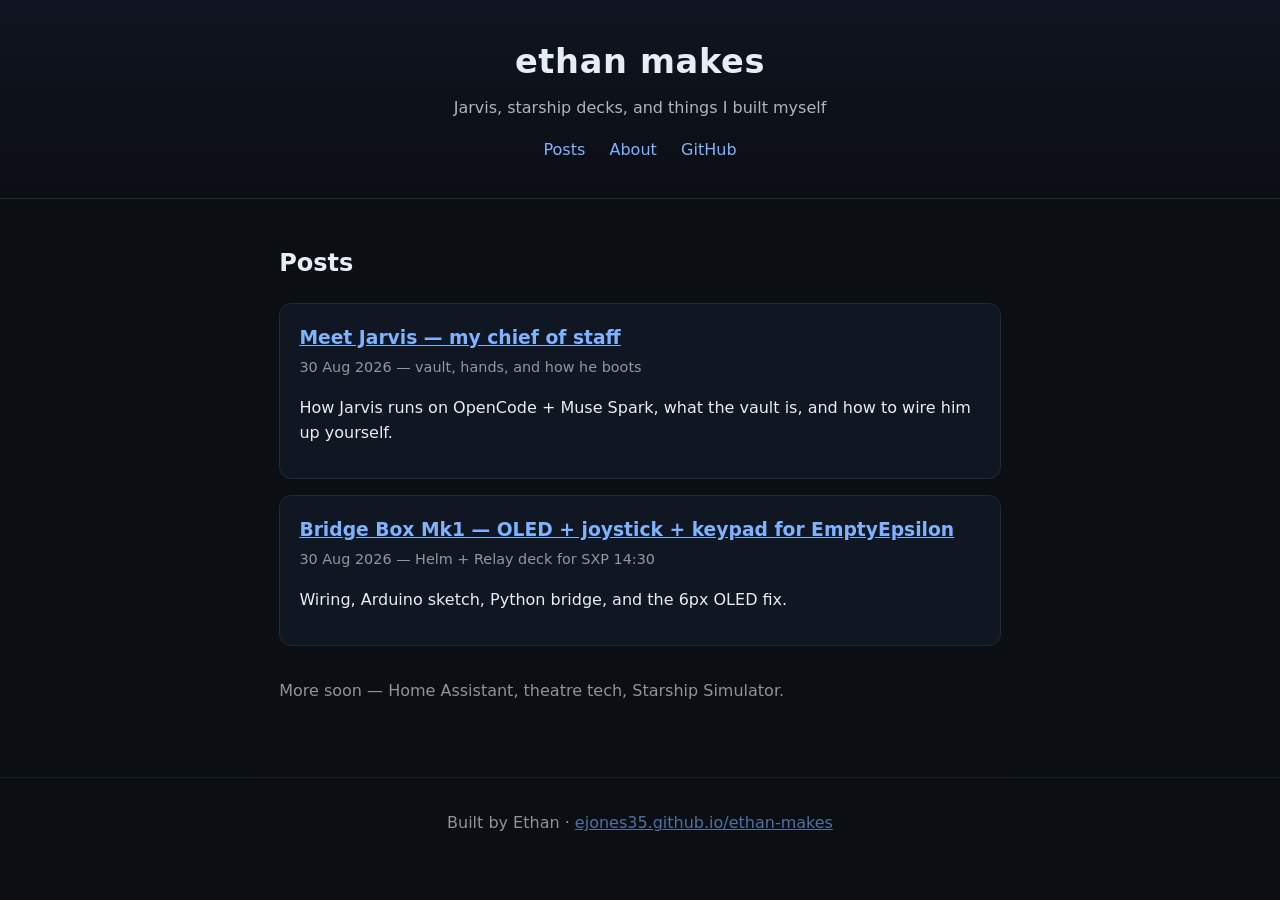
==== index.html @ 6ff81f12 "init: ethan makes lab notes - Meet Jarvis + Bridge Box Mk1" ====
<!DOCTYPE html>
<html lang="en">
<head>
<meta charset="UTF-8">
<meta name="viewport" content="width=device-width, initial-scale=1.0">
<title>ethan makes — lab notes</title>
<link rel="stylesheet" href="css/style.css">
</head>
<body>
<header>
<h1>ethan makes</h1>
<p class="sub">Jarvis, starship decks, and things I built myself</p>
<nav><a href="index.html">Posts</a> <a href="about.html">About</a> <a href="https://github.com/EJones35/ethan-makes">GitHub</a></nav>
</header>
<main>
<h2>Posts</h2>
<article class="card">
<h3><a href="posts/2026-08-30-meet-jarvis.html">Meet Jarvis — my chief of staff</a></h3>
<p class="meta">30 Aug 2026 — vault, hands, and how he boots</p>
<p>How Jarvis runs on OpenCode + Muse Spark, what the vault is, and how to wire him up yourself.</p>
</article>
<article class="card">
<h3><a href="posts/2026-08-30-bridge-box.html">Bridge Box Mk1 — OLED + joystick + keypad for EmptyEpsilon</a></h3>
<p class="meta">30 Aug 2026 — Helm + Relay deck for SXP 14:30</p>
<p>Wiring, Arduino sketch, Python bridge, and the 6px OLED fix.</p>
</article>
<p class="soon">More soon — Home Assistant, theatre tech, Starship Simulator.</p>
</main>
<footer>Built by Ethan · <a href="https://ejones35.github.io/ethan-makes/">ejones35.github.io/ethan-makes</a></footer>
</body>
</html>
---- css/style.css ----
*{box-sizing:border-box}body{margin:0;font-family:system-ui,Segoe UI,Roboto,Helvetica,Arial;background:#0b0e13;color:#e6edf3;line-height:1.6}
header{padding:2.2rem 1.2rem;text-align:center;background:linear-gradient(180deg,#0f1420,#0b0e13);border-bottom:1px solid #1f2a3a}
h1{margin:0;font-size:2.1rem;letter-spacing:.02em}
.sub{opacity:.75;margin:.4rem 0 1rem}
nav a{margin:0 .6rem;color:#7fb3ff;text-decoration:none}nav a:hover{text-decoration:underline}
main{max-width:760px;margin:0 auto;padding:1.6rem 1.2rem}
.card{border:1px solid #1f2a3a;border-radius:12px;padding:1rem 1.2rem;margin:1rem 0;background:#101722}
.card h3{margin:.2rem 0}
.meta{opacity:.6;font-size:.9rem;margin:.2rem 0}
.soon{opacity:.6;margin-top:2rem}
footer{text-align:center;opacity:.6;padding:2rem 1rem;border-top:1px solid #1f2a3a;margin-top:2rem}
a{color:#7fb3ff}
code,pre{background:#0f1420;border:1px solid #1f2a3a;border-radius:8px;padding:.2rem .4rem;overflow:auto}
pre{padding:1rem}
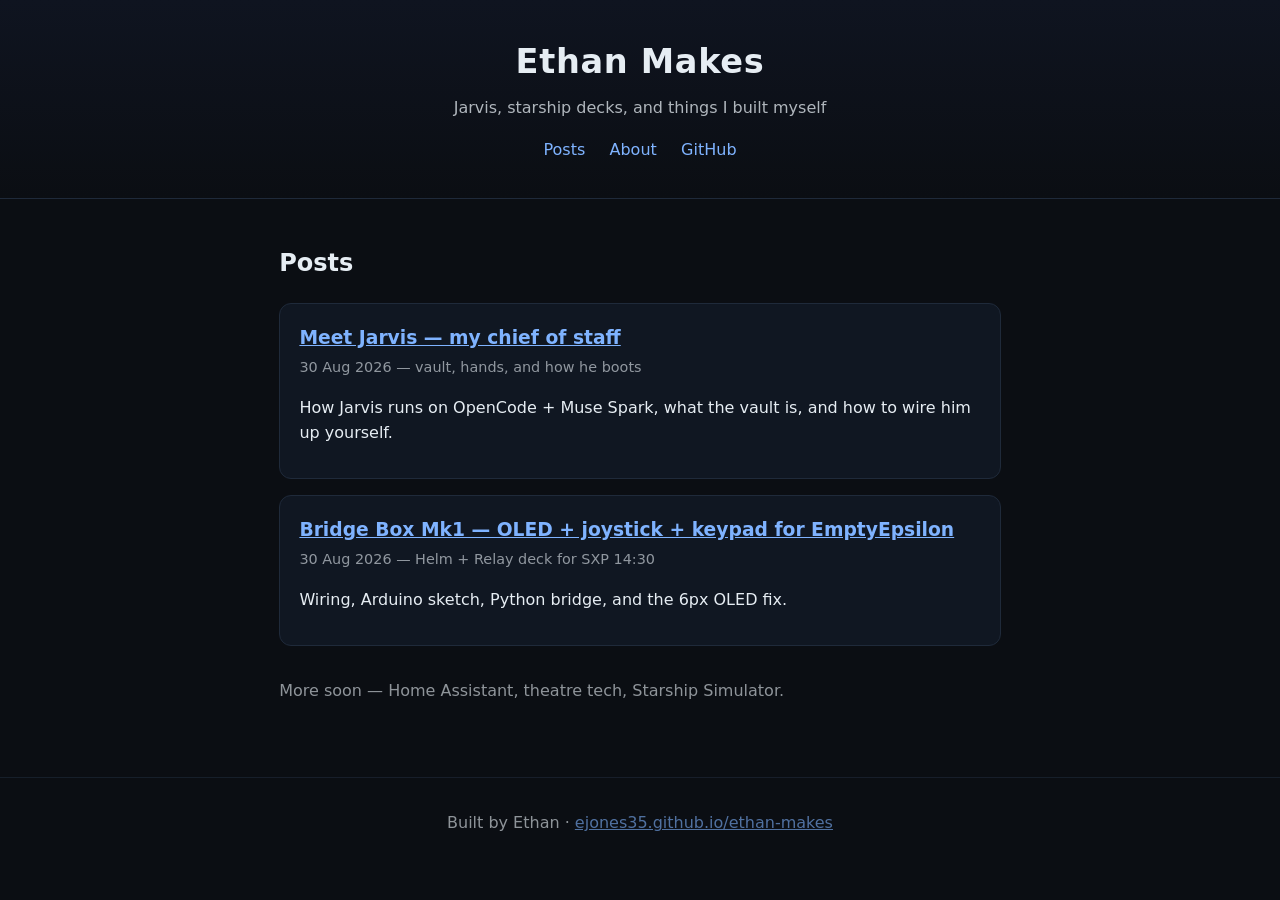
==== commit 920ae53a: "Correct header title casing in index.html" ====
--- a/index.html
+++ b/index.html
@@ -8,7 +8,7 @@
 </head>
 <body>
 <header>
-<h1>ethan makes</h1>
+<h1>Ethan Makes</h1>
 <p class="sub">Jarvis, starship decks, and things I built myself</p>
 <nav><a href="index.html">Posts</a> <a href="about.html">About</a> <a href="https://github.com/EJones35/ethan-makes">GitHub</a></nav>
 </header>
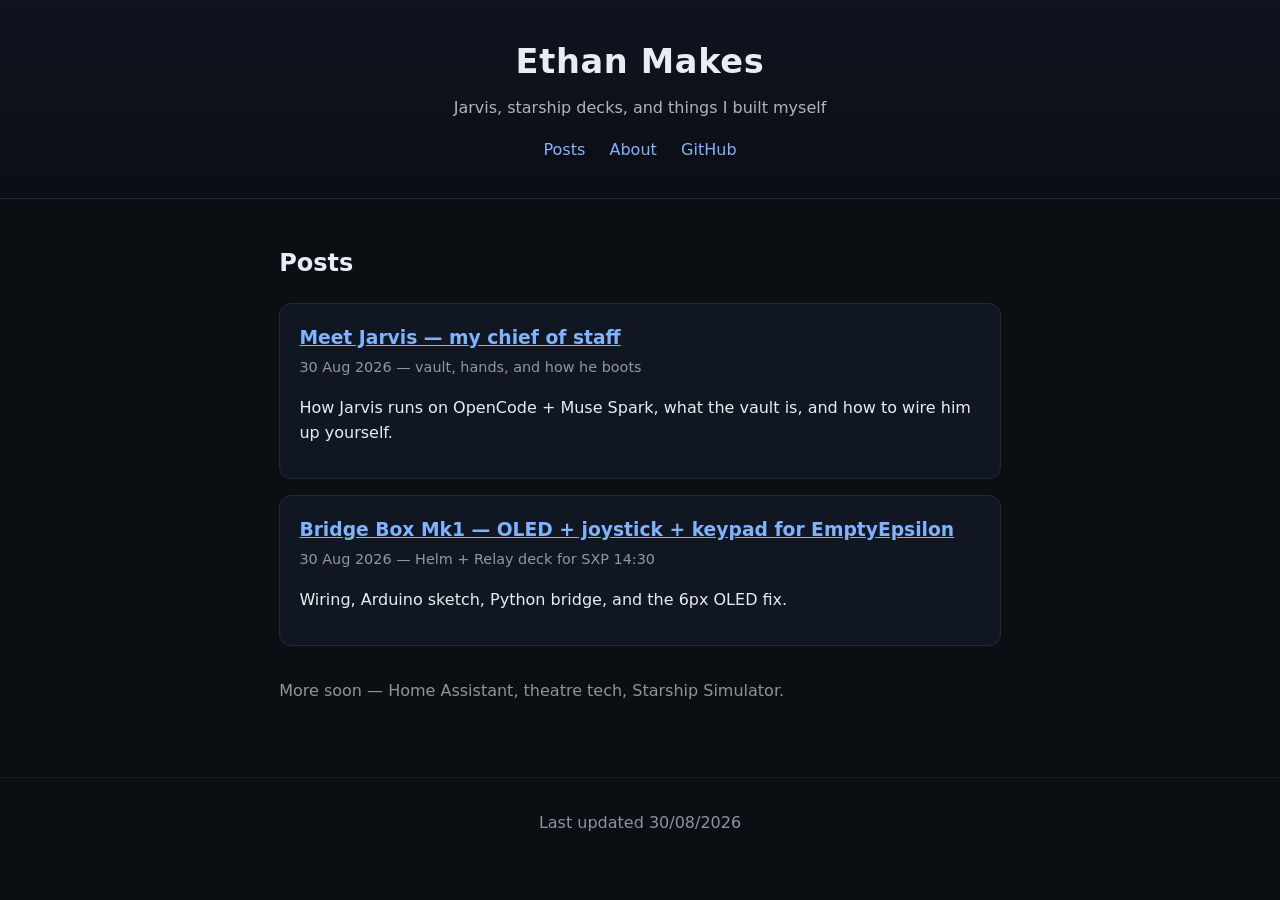
==== commit 6e498d33: "Change footer to display last updated date Updated footer to reflect last updated date." ====
--- a/index.html
+++ b/index.html
@@ -26,6 +26,6 @@
 </article>
 <p class="soon">More soon — Home Assistant, theatre tech, Starship Simulator.</p>
 </main>
-<footer>Built by Ethan · <a href="https://ejones35.github.io/ethan-makes/">ejones35.github.io/ethan-makes</a></footer>
+<footer>Last updated 30/08/2026</footer>
 </body>
 </html>
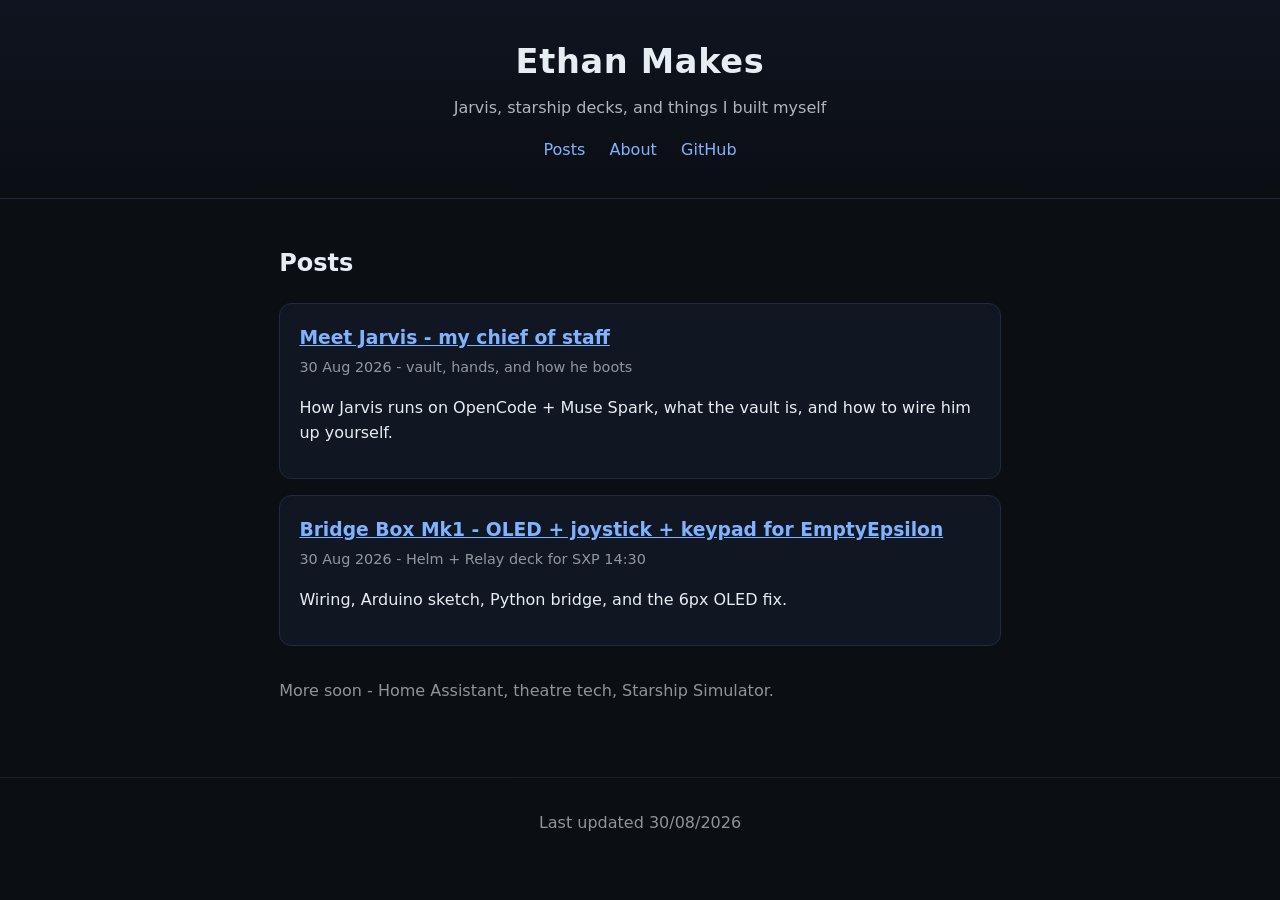
==== commit 6ceb4e80: "Fix formatting in index.html" ====
--- a/index.html
+++ b/index.html
@@ -3,7 +3,7 @@
 <head>
 <meta charset="UTF-8">
 <meta name="viewport" content="width=device-width, initial-scale=1.0">
-<title>ethan makes — lab notes</title>
+<title>Ethan Makes</title>
 <link rel="stylesheet" href="css/style.css">
 </head>
 <body>
@@ -15,16 +15,16 @@
 <main>
 <h2>Posts</h2>
 <article class="card">
-<h3><a href="posts/2026-08-30-meet-jarvis.html">Meet Jarvis — my chief of staff</a></h3>
-<p class="meta">30 Aug 2026 — vault, hands, and how he boots</p>
+<h3><a href="posts/2026-08-30-meet-jarvis.html">Meet Jarvis - my chief of staff</a></h3>
+<p class="meta">30 Aug 2026 - vault, hands, and how he boots</p>
 <p>How Jarvis runs on OpenCode + Muse Spark, what the vault is, and how to wire him up yourself.</p>
 </article>
 <article class="card">
-<h3><a href="posts/2026-08-30-bridge-box.html">Bridge Box Mk1 — OLED + joystick + keypad for EmptyEpsilon</a></h3>
-<p class="meta">30 Aug 2026 — Helm + Relay deck for SXP 14:30</p>
+<h3><a href="posts/2026-08-30-bridge-box.html">Bridge Box Mk1 - OLED + joystick + keypad for EmptyEpsilon</a></h3>
+<p class="meta">30 Aug 2026 - Helm + Relay deck for SXP 14:30</p>
 <p>Wiring, Arduino sketch, Python bridge, and the 6px OLED fix.</p>
 </article>
-<p class="soon">More soon — Home Assistant, theatre tech, Starship Simulator.</p>
+<p class="soon">More soon - Home Assistant, theatre tech, Starship Simulator.</p>
 </main>
 <footer>Last updated 30/08/2026</footer>
 </body>
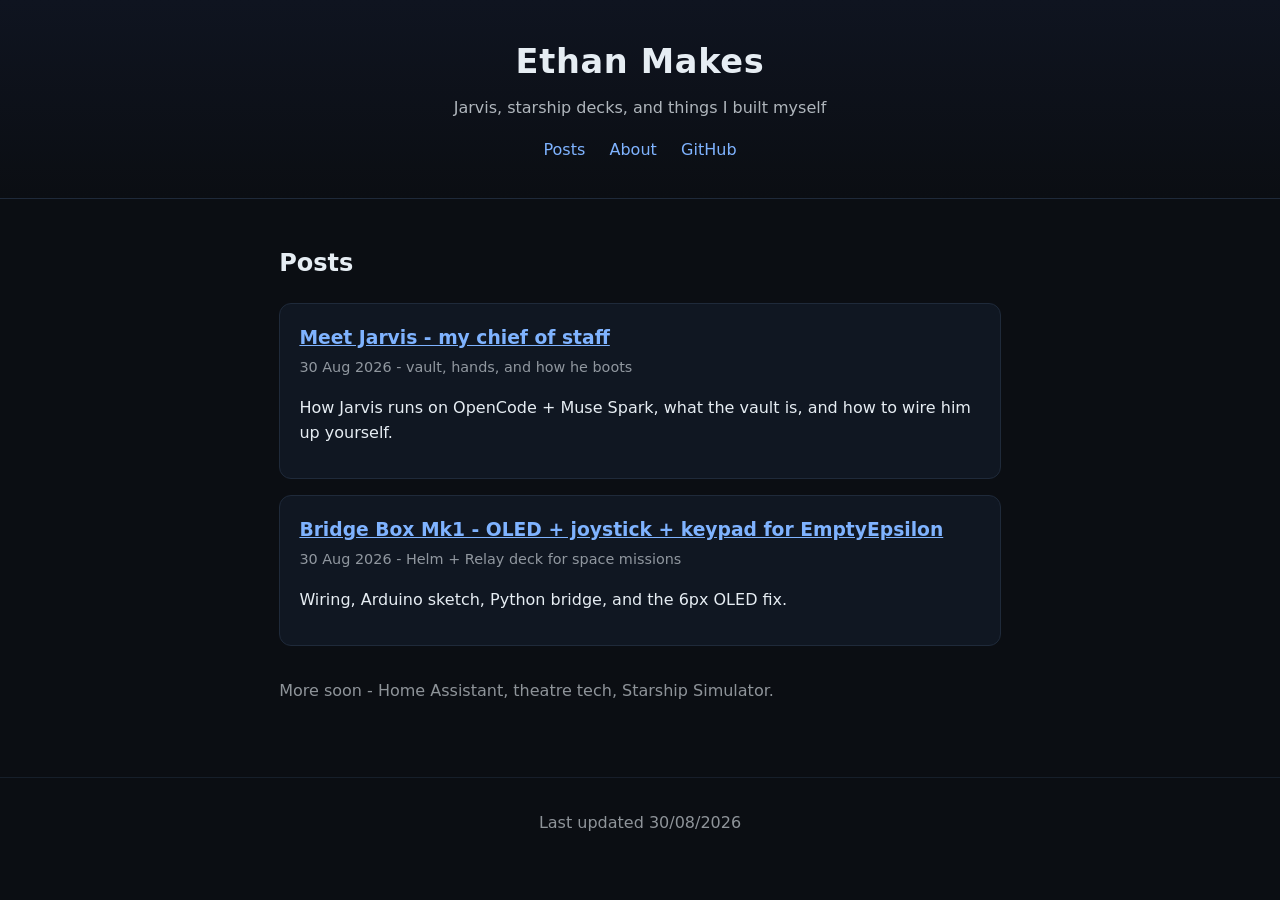
==== commit d20c256c: "Update meta description for Bridge Box Mk1 article" ====
--- a/index.html
+++ b/index.html
@@ -21,7 +21,7 @@
 </article>
 <article class="card">
 <h3><a href="posts/2026-08-30-bridge-box.html">Bridge Box Mk1 - OLED + joystick + keypad for EmptyEpsilon</a></h3>
-<p class="meta">30 Aug 2026 - Helm + Relay deck for SXP 14:30</p>
+<p class="meta">30 Aug 2026 - Helm + Relay deck for space missions</p>
 <p>Wiring, Arduino sketch, Python bridge, and the 6px OLED fix.</p>
 </article>
 <p class="soon">More soon - Home Assistant, theatre tech, Starship Simulator.</p>
